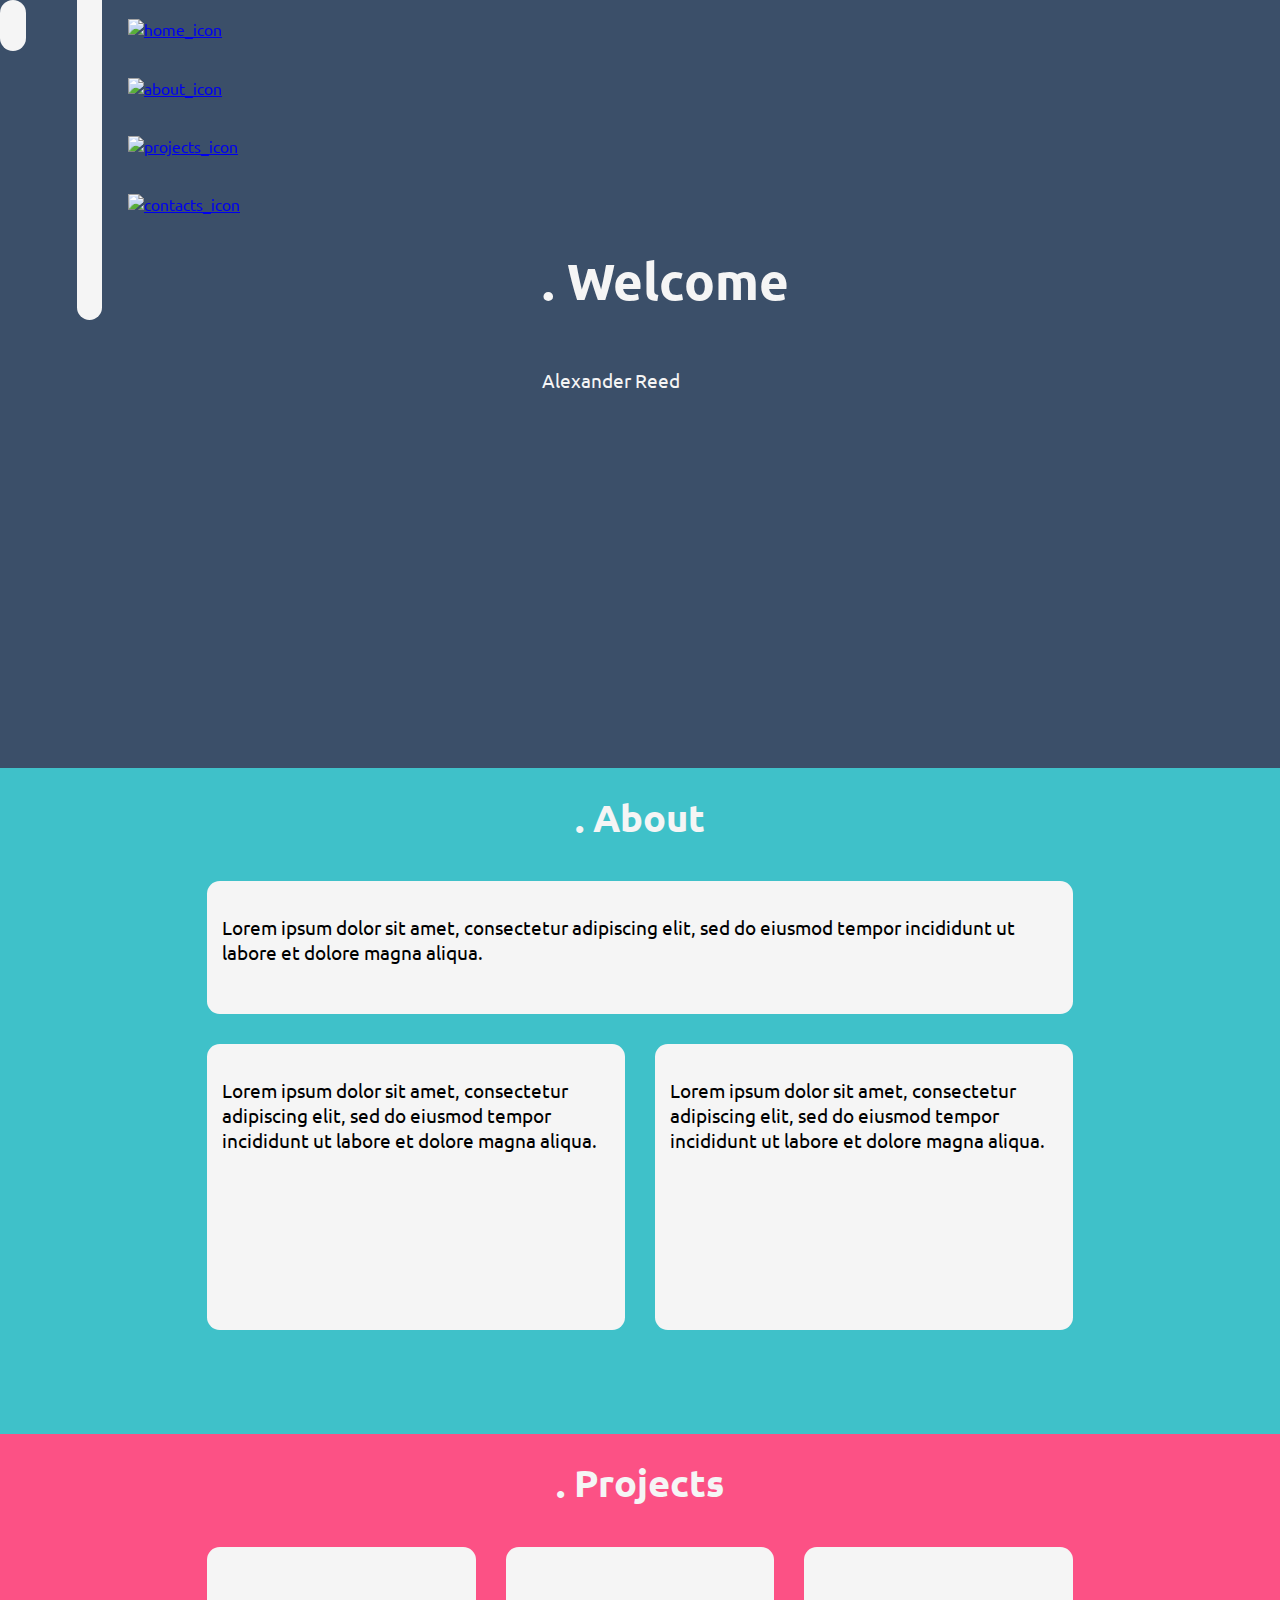
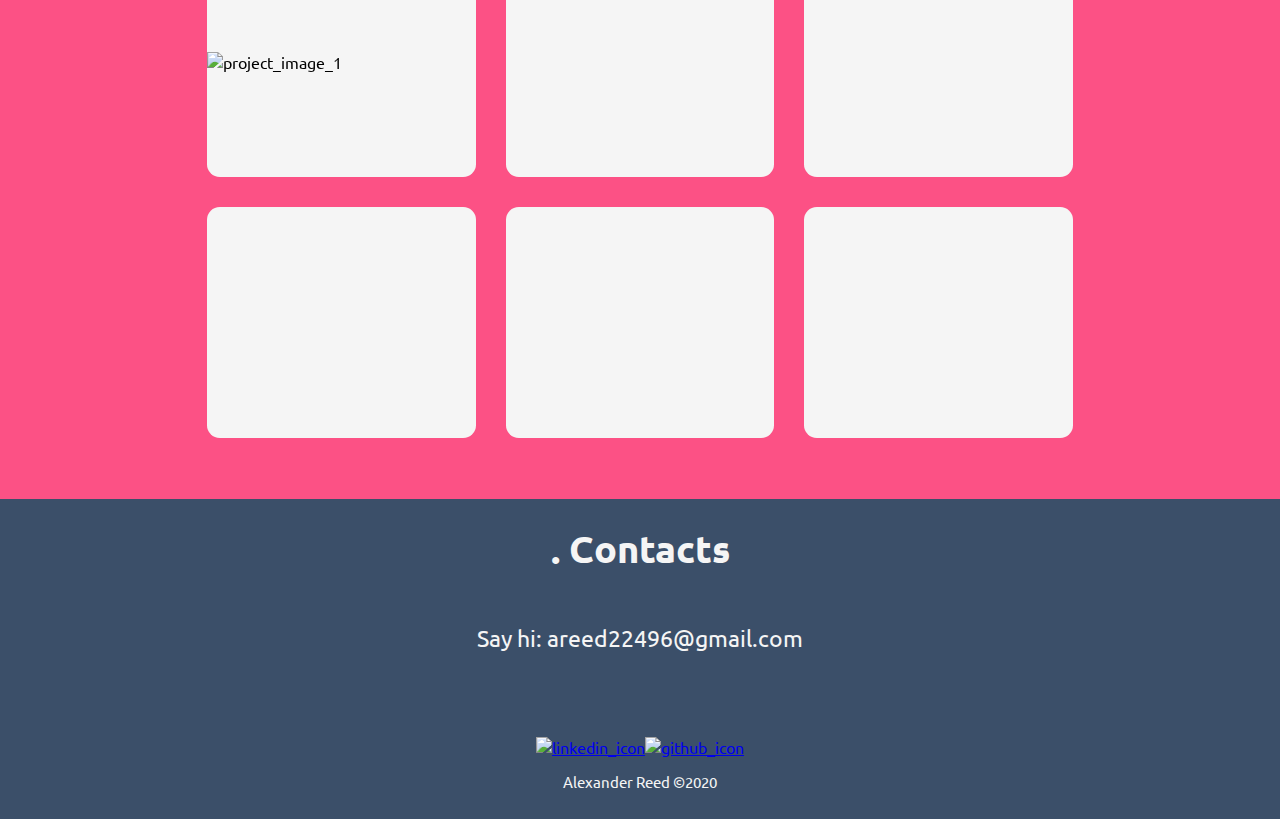
==== index.html @ de8a6723 "finished bois" ====
<!DOCTYPE html>
<html lang="en">
    <head>
        <title>Alexander Reed's Portfolio</title>
        <link rel="stylesheet" href="css/normalize.css">
        <link rel="stylesheet" href="css/styles.css">
        <meta name="viewport" content="width=device-width, initial-scale=1.0">
        <link href="https://fonts.googleapis.com/css?family=Ubuntu&display=swap" rel="stylesheet">
    </head>

    <body>
        <nav id="nav_section">
            <div>
                <div class="container">
                    <div id="stickybox"></div>
                    <div id="titlebox">
                        <a href="#">
                            <img src="css/home_run.png" alt="home_icon" class="icon"/>
                        </a>
                        <a href="#about_section">
                            <img src="css/user.png" alt="about_icon" class="icon"/>
                        </a>
                        <a href="#projects_section">
                            <img src="css/work.png" alt="projects_icon" class="icon"/>
                        </a>
                        <a href="#contacts_section">
                            <img src="css/communications.png" alt="contacts_icon" class="icon"/>
                        </a>
                    </div>
                </div>
                <div class="drop_container">
                    <div class="drop"></div>
                </div>
            </div>
            <div class="title_container">
                <div class="inner_container">
                    <h2>. Welcome</h2>
                    <p>Alexander Reed</p>
                </div>
            </div>
        </nav>

        <section id="about_section">
            <div class="container">
                <h1 id="about">. About</h1>
                <div class="row">
                    <div id="top_column" class="column">
                        <p>Lorem ipsum dolor sit amet, consectetur adipiscing elit, sed do eiusmod tempor incididunt ut labore et dolore magna aliqua.</p>
                    </div>
                </div>
                <div class="row">
                    <div class="column">
                        <p>Lorem ipsum dolor sit amet, consectetur adipiscing elit, sed do eiusmod tempor incididunt ut labore et dolore magna aliqua.</p>
                    </div>
                    <div class="column">
                        <p>Lorem ipsum dolor sit amet, consectetur adipiscing elit, sed do eiusmod tempor incididunt ut labore et dolore magna aliqua.</p>
                    </div>
                </div>
            </div>
        </section>

        <main id="projects_section">
            <div class="container">
                <h1 id="projects">. Projects</h1>
                <div class="row">
                    <div id="project1" class="card">
                        <img src="css/Screenshot 2020-03-04 at 14.22.33.png" alt="project_image_1" class="image">
                        <div class="card_overlay">
                            <p>Mayden Logo</p>
                            <a href="#">View</a>
                        </div>
                    </div>
                    <div id="project2" class="card">
                        <div class="card_overlay">
                            <p>Project 2</p>
                            <a href="#">View</a>
                        </div>
                    </div>
                    <div id="project3" class="card">
                        <div class="card_overlay">
                            <p>Project 3</p>
                            <a href="#">View</a>
                        </div>
                    </div>
                </div>
                <div class="row">
                    <div id="project4" class="card">
                        <div class="card_overlay">
                            <p>Project 4</p>
                            <a href="#">View</a>
                        </div>
                    </div>
                    <div id="project5" class="card">
                        <div class="card_overlay">
                            <p>Project 5</p>
                            <a href="#">View</a>
                        </div>
                    </div>
                    <div id="project6" class="card">
                        <div class="card_overlay">
                            <p>Project 6</p>
                            <a href="#">View</a>
                        </div>
                    </div>
                </div>
            </div>
        </main>

        <footer id="contacts_section">
            <div class="container">
                <h1 id="contacts">. Contacts</h1>
                <div class="email">
                    <a href="mailto:areed22496@gmail.com">Say hi: areed22496@gmail.com</a>
                </div>
            </div>
            <div class="footer_container">
                <div class="social_media_container">
                    <div class="footer_icon">
                        <a href="#">
                            <img src="css/linkedin.png" alt="linkedin_icon" class="social_icon"  height="50" width="50"/>
                        </a>
                    </div>
                    <div class="footer_icon">
                        <a href="#">
                            <img src="css/github_icon.png" alt="github_icon" class="social_icon" width="50"/>
                        </a>
                    </div>
                </div>
                <div class="bottom_container">
                    <p>Alexander Reed ©2020</p>
                </div>
            </div>
        </footer>
    </body>
</html>
---- css/styles.css ----
body {
    margin: 0;
    padding: 0;
}

/* nav bar */
nav {
    display: flex;
    background-image: url("/Users/academy/Documents/Week 2/Project 1/css/background3.png");
    background-color: #3B4F69;
    width: 100%;
    height: 60vw;
    background-repeat: no-repeat;
    background-size: contain;
    font-family: 'Ubuntu', sans-serif;
}

.title_container {
    width: 100%;
    display: flex;
    align-self: center;
    padding-left: 30px;
    padding-bottom: 150px;
}

.title_container .inner_container {
    display: flex;
    flex-direction: column;
    padding-left: 40vw;
}

h2 {
    color: #f5f5f5;
    font-size: 4vw;
}

nav p {
    color: #f5f5f5;
    font-size: 1.5vw;
    margin-top: 1vw;
}

nav .container {
    display: flex;
    position: fixed;
}

nav .container #stickybox {
    background-color: #f5f5f5;
    margin-left: 6vw;
    width: 2vw;
    height: 25vw;
    border-radius: 0 0 20px 20px;
}

nav .drop_container {
    position: fixed;
}

nav .drop {
    background-color: #f5f5f5;
    width: 2vw;
    height: 4vw;
    border-radius: 20px;
    position: relative;
    animation-name: drip;
    animation-duration: 4.5s;
    animation-iteration-count: infinite;
}

@keyframes drip {
    0% {
        left: 6vw; top: 18vw;
    }
    100% {
        left: 6vw; top: 80vw;
    }
}

nav .container #titlebox {
    margin-left: 1vw;
    display: flex;
    flex-direction: column;
}

nav .icon {
    padding: 1.5vw 1vw;
    width: 2.5vw;
    height: auto;   
}

@media screen and (max-width: 450px) {
    h2 {
        font-size: 8vw;
    }

    nav p {
        font-size: 3vw;
        margin-top: 2vw;
    }

    nav .icon {
        padding: 3.4vw 1vw;
    }

    nav .container #stickybox {
        height: 40vw;
    }
    
    nav .drop {
        animation-duration: 6s;
    }
    @keyframes drip {
        0% {
            left: 6vw; top: 18vw;
        }
        100% {
            left: 6vw; top: 250vw;
        }
    }
}

@media screen and (max-width: 800px) {
    @keyframes drip {
        0% {
            left: 6vw; top: 18vw;
        }
        100% {
            left: 6vw; top: 120vw;
        }
    }
}

/* section */
section {
    display: flex;
    justify-content: center;
    background-color: #3fc1c9;
    width: 100%;
    height: 52vw;
    font-family: 'Ubuntu', sans-serif;
}

section .container {
    display: flex;
    flex-direction: column;
    align-items: center;
    width: 70%;
}

h1 {
    color: #f5f5f5;
    margin: 2vw;
    font-size: 3vw;
}

section .row {
    display: flex;
    justify-content: space-evenly;
    width: 100%;
}

section .column {
    background-color: #f5f5f5;
    height: 20vw;
    width: 100%;
    margin: 15px;
    padding: 15px;
    font-size: 1.5vw;
    border-radius: 1vw;
}

section #top_column {
    height: 8vw;
}

@media screen and (max-width: 450px) {
    section {
        height: 105vw;
    }

    section .row {
        display: flex;
        flex-direction: column;
        font-size:
    }

    section #top_column {
        height: 60px;
    }

    section .column {
        width: 100%;
        height: 30vw;
        margin: 8px;
        padding: 0 10px;
        font-size: 12px;
    }

    h1 {
        font-size: 5vw;
        margin-top: 10px;
    }
}

/* main */
main {
    display: flex;
    justify-content: center;
    background-color: #fc5185;
    width: 100%;
    height: 52vw;
    font-family: 'Ubuntu', sans-serif;
}

main .container {
    display: flex;
    flex-direction: column;
    align-items: center;
    width: 70%;
}

main .container .row {
    display: flex;
    justify-content: center;
    width: 100%;
}

main .card {
    position: relative;
    width: 100%;
    height: 18vw;
    margin: 15px;
    border-radius: 1vw;
    background-color: #f5f5f5;
    display: flex;
    justify-content: center;
    align-items: center;
}

.card_overlay {
    opacity: 0;
    transition: .5s ease;
    position: absolute;
    top: 0;
    bottom: 0;
    left: 0;
    right: 0;
    height: 100%;
    width: 100%;
    background-color: #3fc1c9;
    display: flex;
    justify-content: center;
    align-items: center;
    flex-direction: column;
    border-radius: 1vw;
}

.card:hover .card_overlay {
    opacity: 1;
}

.card p {
    font-size: 1.6vw;
    color: #f5f5f5;
}

.card a {
    text-decoration: none;
    font-size: 1.2vw;
    color: #f5f5f5;
    border: solid;
    padding: 8px;
    border-radius: 1vw;

}

.image {
    width: 100%;
}

@media screen and (max-width: 450px) {
    main {
        height: 360vw;
    }

    main .container .row {
        display: flex;
        flex-direction: column;
        width: 90%;
    }

    main .card {
        height: 50vw;
    }

    .card p {
        font-size: 5vw;
    }

    .card a{
        font-size: 4vw;
    }
}

/* footer */
footer {
    display: flex;
    flex-direction: column;
    justify-content: space-between;
    align-items: center;
    background-color: #3B4F69;
    width: 100%;
    height: 25vw;
    font-family: 'Ubuntu', sans-serif;
}

footer .footer_container {
    display: flex;
    flex-direction: column;
    align-items: center;
    margin-bottom: 1vw;
}

footer .container {
    display: flex;
    flex-direction: column;
    align-items: center;
}

.email {
    padding: 2vw;
    text-align: center;
}

.email a {
    color: #f5f5f5;
    text-decoration: none;
    font-size: 1.8vw;
}

.social_media_container {
    display: flex;
    flex-direction: row;
    justify-content: space-evenly;
    width: 100%;
}

.footer_container .social_icon {
    width: 5vw;
    height: auto;
}

footer p {
    color: #f5f5f5;
    font-size: 1.2vw;
}

@media screen and (max-width: 450px) {
    footer {
        height: 50vw;
    }

    .email a {
        font-size: 4vw;
    }

    .footer_container .social_icon {
        width: 10vw;
        margin: 10px;
    }

    footer p {
        font-size: 3vw;
    }
}
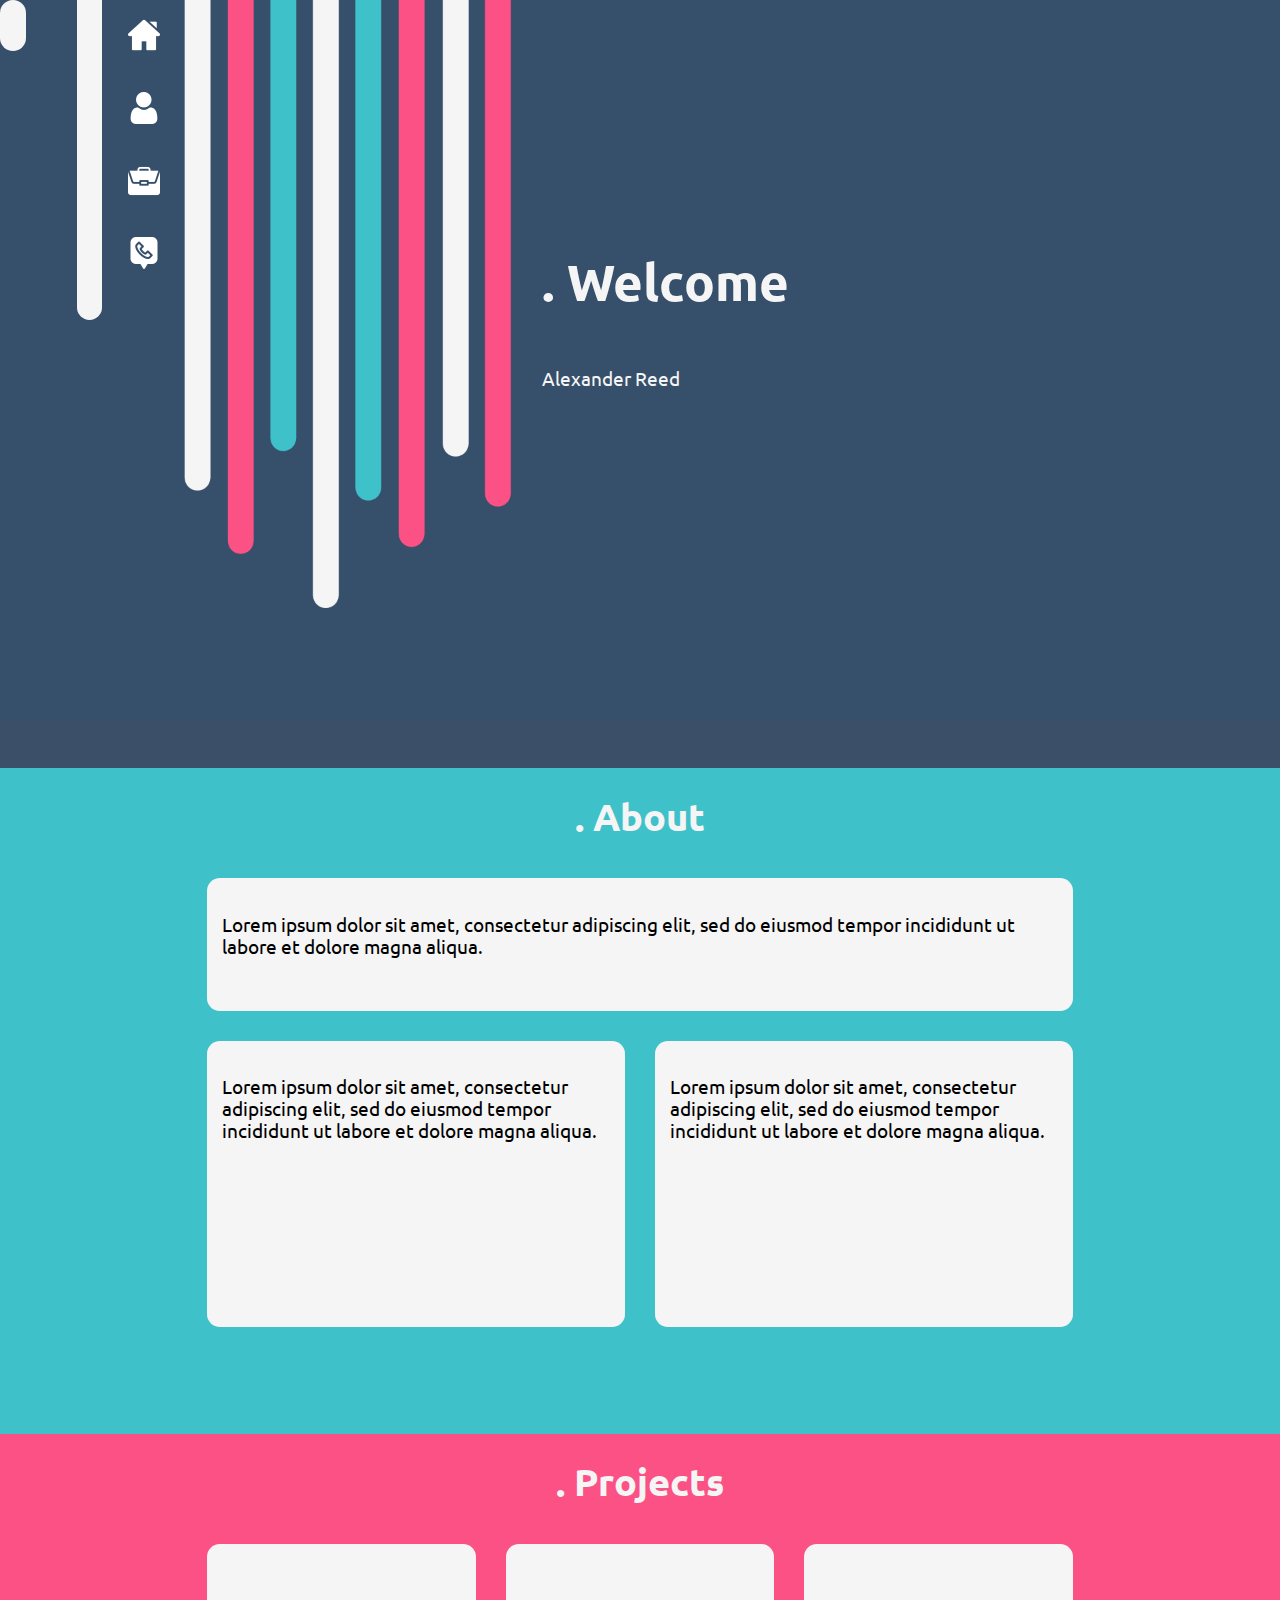
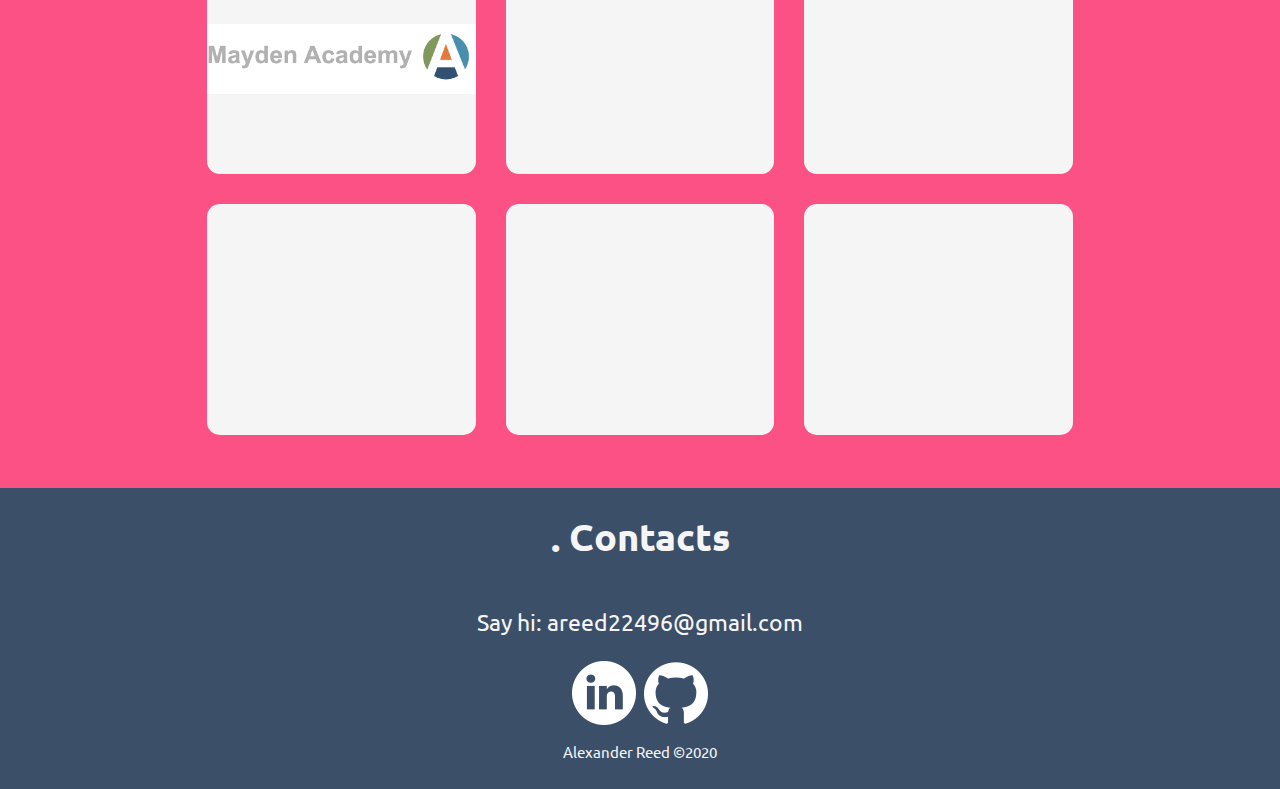
==== commit 1049b21c: "Merge pull request #1 from alexreed22496/story" ====
--- a/index.html
+++ b/index.html
@@ -15,16 +15,16 @@
                     <div id="stickybox"></div>
                     <div id="titlebox">
                         <a href="#">
-                            <img src="css/home_run.png" alt="home_icon" class="icon"/>
+                            <img src="css/home_run.png" alt="home icon" class="icon"/>
                         </a>
                         <a href="#about_section">
-                            <img src="css/user.png" alt="about_icon" class="icon"/>
+                            <img src="css/user.png" alt="about icon" class="icon"/>
                         </a>
                         <a href="#projects_section">
-                            <img src="css/work.png" alt="projects_icon" class="icon"/>
+                            <img src="css/work.png" alt="projects icon" class="icon"/>
                         </a>
                         <a href="#contacts_section">
-                            <img src="css/communications.png" alt="contacts_icon" class="icon"/>
+                            <img src="css/communications.png" alt="contacts icon" class="icon"/>
                         </a>
                     </div>
                 </div>
--- a/css/styles.css
+++ b/css/styles.css
@@ -6,7 +6,7 @@
 /* nav bar */
 nav {
     display: flex;
-    background-image: url("/Users/academy/Documents/Week 2/Project 1/css/background3.png");
+    background-image: url("background3.png");
     background-color: #3B4F69;
     width: 100%;
     height: 60vw;
@@ -17,7 +17,6 @@
 
 .title_container {
     width: 100%;
-    display: flex;
     align-self: center;
     padding-left: 30px;
     padding-bottom: 150px;
@@ -120,7 +119,7 @@
     }
 }
 
-@media screen and (max-width: 800px) {
+@media screen and (max-width: 800px) and (min-width: 460px) {
     @keyframes drip {
         0% {
             left: 6vw; top: 18vw;
@@ -136,7 +135,6 @@
     display: flex;
     justify-content: center;
     background-color: #3fc1c9;
-    width: 100%;
     height: 52vw;
     font-family: 'Ubuntu', sans-serif;
 }
@@ -182,7 +180,6 @@
     section .row {
         display: flex;
         flex-direction: column;
-        font-size:
     }
 
     section #top_column {
@@ -190,7 +187,7 @@
     }
 
     section .column {
-        width: 100%;
+        width: 65vw;
         height: 30vw;
         margin: 8px;
         padding: 0 10px;
@@ -208,8 +205,6 @@
     display: flex;
     justify-content: center;
     background-color: #fc5185;
-    width: 100%;
-    height: 52vw;
     font-family: 'Ubuntu', sans-serif;
 }
 
@@ -218,6 +213,7 @@
     flex-direction: column;
     align-items: center;
     width: 70%;
+    padding-bottom: 3vw;
 }
 
 main .container .row {
@@ -280,10 +276,6 @@
 }
 
 @media screen and (max-width: 450px) {
-    main {
-        height: 360vw;
-    }
-
     main .container .row {
         display: flex;
         flex-direction: column;
@@ -310,8 +302,6 @@
     justify-content: space-between;
     align-items: center;
     background-color: #3B4F69;
-    width: 100%;
-    height: 25vw;
     font-family: 'Ubuntu', sans-serif;
 }
 
@@ -357,10 +347,6 @@
 }
 
 @media screen and (max-width: 450px) {
-    footer {
-        height: 50vw;
-    }
-
     .email a {
         font-size: 4vw;
     }
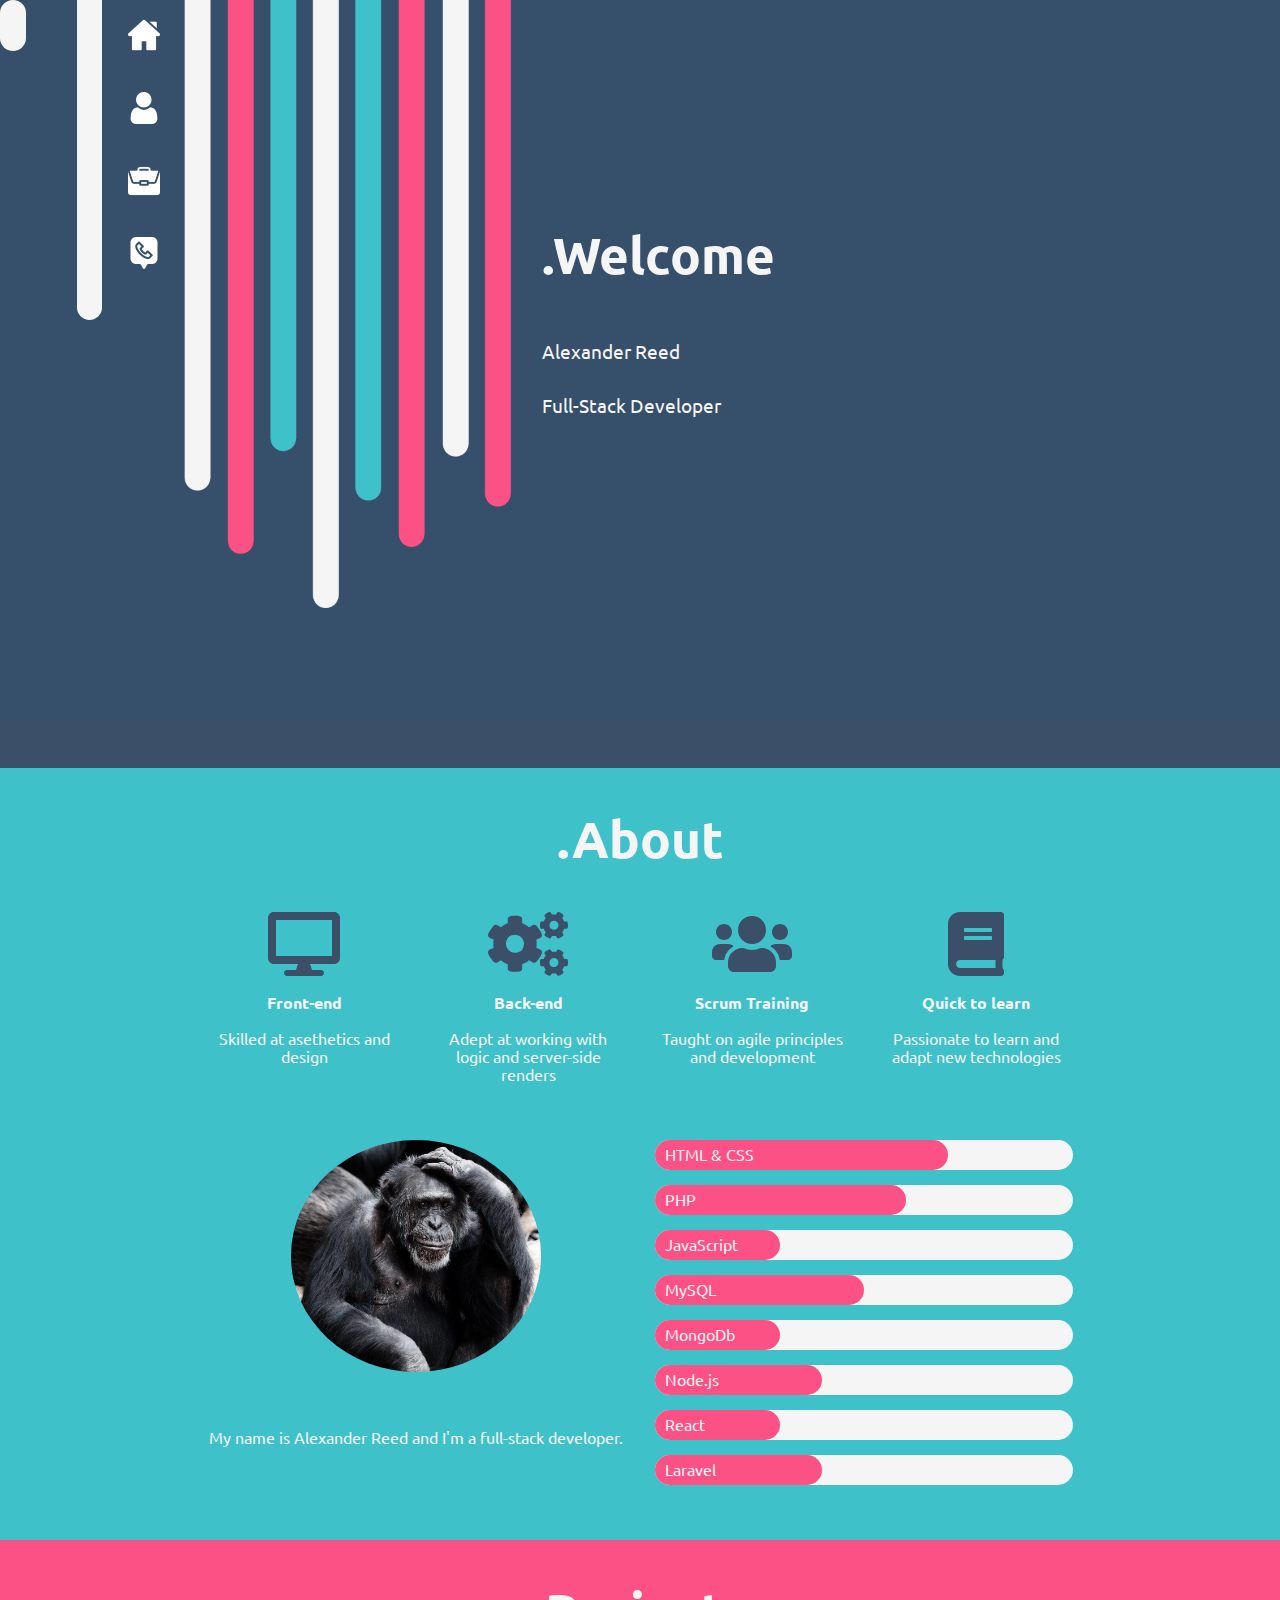
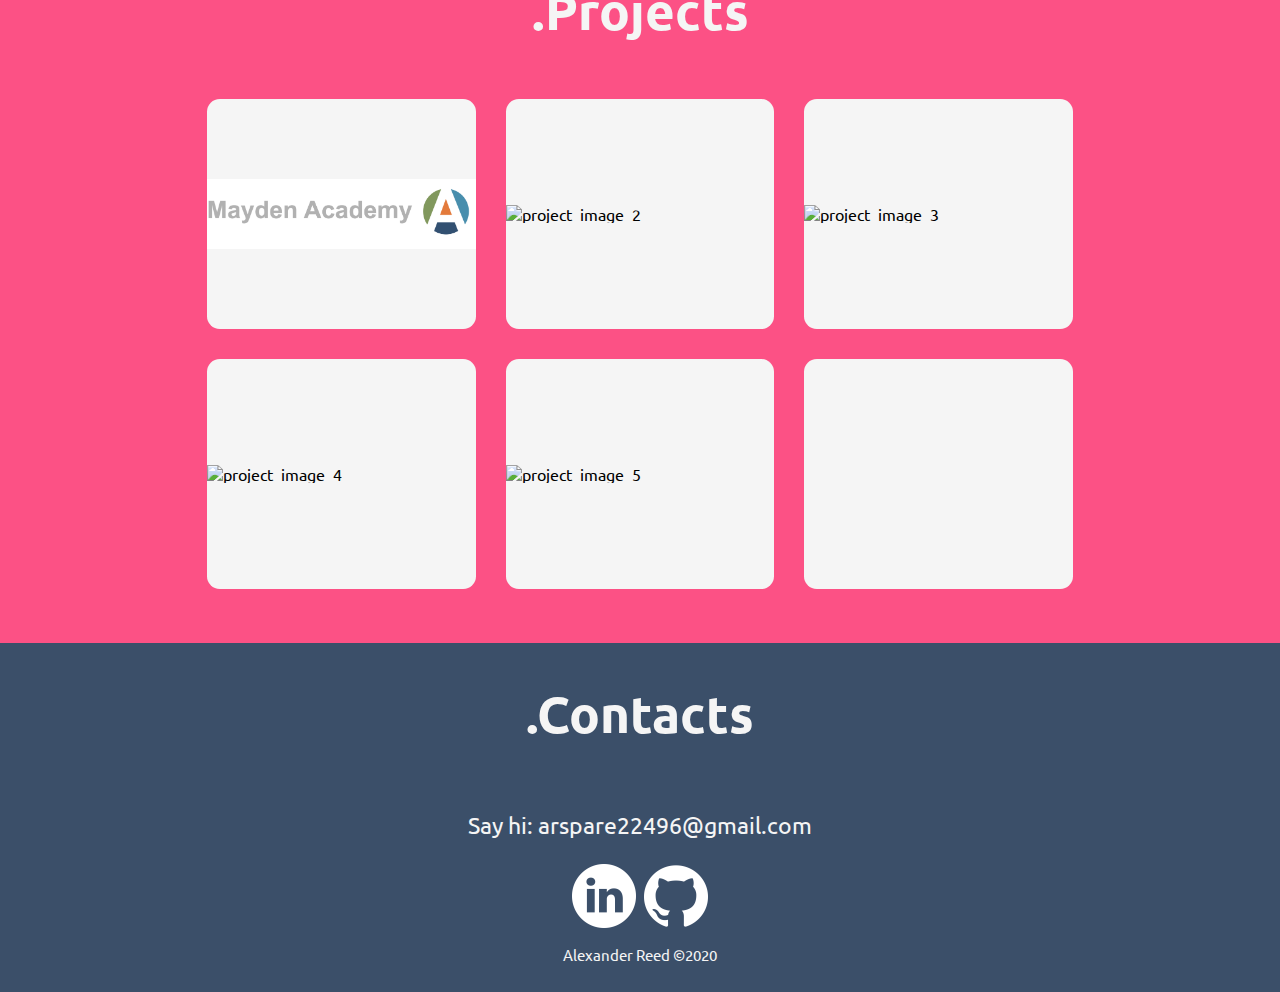
==== commit bd719f77: "updated about section" ====
--- a/index.html
+++ b/index.html
@@ -9,6 +9,9 @@
     </head>
 
     <body>
+
+        <!--Nav Section-->
+
         <nav id="nav_section">
             <div>
                 <div class="container">
@@ -34,34 +37,118 @@
             </div>
             <div class="title_container">
                 <div class="inner_container">
-                    <h2>. Welcome</h2>
+                    <h2>.Welcome</h2>
                     <p>Alexander Reed</p>
+                    <p>Full-Stack Developer</p>
                 </div>
             </div>
         </nav>
+
+        <!--About Section-->
 
         <section id="about_section">
             <div class="container">
-                <h1 id="about">. About</h1>
-                <div class="row">
-                    <div id="top_column" class="column">
-                        <p>Lorem ipsum dolor sit amet, consectetur adipiscing elit, sed do eiusmod tempor incididunt ut labore et dolore magna aliqua.</p>
-                    </div>
-                </div>
-                <div class="row">
-                    <div class="column">
-                        <p>Lorem ipsum dolor sit amet, consectetur adipiscing elit, sed do eiusmod tempor incididunt ut labore et dolore magna aliqua.</p>
-                    </div>
-                    <div class="column">
-                        <p>Lorem ipsum dolor sit amet, consectetur adipiscing elit, sed do eiusmod tempor incididunt ut labore et dolore magna aliqua.</p>
+                <div class="header_container">
+                    <h2>.About</h2>
+                </div>
+                <div class="skill_container">
+                    <div class="key_skill skill_one">
+                        <div class="skill_icon">
+                            <svg aria-hidden="true" focusable="false" data-prefix="fas" data-icon="desktop" class="svg-inline--fa fa-desktop fa-w-18" role="img" xmlns="http://www.w3.org/2000/svg" viewBox="0 0 576 512"><path fill="currentColor" d="M528 0H48C21.5 0 0 21.5 0 48v320c0 26.5 21.5 48 48 48h192l-16 48h-72c-13.3 0-24 10.7-24 24s10.7 24 24 24h272c13.3 0 24-10.7 24-24s-10.7-24-24-24h-72l-16-48h192c26.5 0 48-21.5 48-48V48c0-26.5-21.5-48-48-48zm-16 352H64V64h448v288z"></path></svg>
+                        </div>
+                        <div class="skill_text">
+                            <p class="skill">Front-end</p>
+                            <p class="summary">Skilled at asethetics and design</p>
+                        </div>
+                    </div>
+                    <div class="key_skill skill_two">
+                        <div class="skill_icon">
+                            <svg aria-hidden="true" focusable="false" data-prefix="fas" data-icon="cogs" class="svg-inline--fa fa-cogs fa-w-20" role="img" xmlns="http://www.w3.org/2000/svg" viewBox="0 0 640 512"><path fill="currentColor" d="M512.1 191l-8.2 14.3c-3 5.3-9.4 7.5-15.1 5.4-11.8-4.4-22.6-10.7-32.1-18.6-4.6-3.8-5.8-10.5-2.8-15.7l8.2-14.3c-6.9-8-12.3-17.3-15.9-27.4h-16.5c-6 0-11.2-4.3-12.2-10.3-2-12-2.1-24.6 0-37.1 1-6 6.2-10.4 12.2-10.4h16.5c3.6-10.1 9-19.4 15.9-27.4l-8.2-14.3c-3-5.2-1.9-11.9 2.8-15.7 9.5-7.9 20.4-14.2 32.1-18.6 5.7-2.1 12.1.1 15.1 5.4l8.2 14.3c10.5-1.9 21.2-1.9 31.7 0L552 6.3c3-5.3 9.4-7.5 15.1-5.4 11.8 4.4 22.6 10.7 32.1 18.6 4.6 3.8 5.8 10.5 2.8 15.7l-8.2 14.3c6.9 8 12.3 17.3 15.9 27.4h16.5c6 0 11.2 4.3 12.2 10.3 2 12 2.1 24.6 0 37.1-1 6-6.2 10.4-12.2 10.4h-16.5c-3.6 10.1-9 19.4-15.9 27.4l8.2 14.3c3 5.2 1.9 11.9-2.8 15.7-9.5 7.9-20.4 14.2-32.1 18.6-5.7 2.1-12.1-.1-15.1-5.4l-8.2-14.3c-10.4 1.9-21.2 1.9-31.7 0zm-10.5-58.8c38.5 29.6 82.4-14.3 52.8-52.8-38.5-29.7-82.4 14.3-52.8 52.8zM386.3 286.1l33.7 16.8c10.1 5.8 14.5 18.1 10.5 29.1-8.9 24.2-26.4 46.4-42.6 65.8-7.4 8.9-20.2 11.1-30.3 5.3l-29.1-16.8c-16 13.7-34.6 24.6-54.9 31.7v33.6c0 11.6-8.3 21.6-19.7 23.6-24.6 4.2-50.4 4.4-75.9 0-11.5-2-20-11.9-20-23.6V418c-20.3-7.2-38.9-18-54.9-31.7L74 403c-10 5.8-22.9 3.6-30.3-5.3-16.2-19.4-33.3-41.6-42.2-65.7-4-10.9.4-23.2 10.5-29.1l33.3-16.8c-3.9-20.9-3.9-42.4 0-63.4L12 205.8c-10.1-5.8-14.6-18.1-10.5-29 8.9-24.2 26-46.4 42.2-65.8 7.4-8.9 20.2-11.1 30.3-5.3l29.1 16.8c16-13.7 34.6-24.6 54.9-31.7V57.1c0-11.5 8.2-21.5 19.6-23.5 24.6-4.2 50.5-4.4 76-.1 11.5 2 20 11.9 20 23.6v33.6c20.3 7.2 38.9 18 54.9 31.7l29.1-16.8c10-5.8 22.9-3.6 30.3 5.3 16.2 19.4 33.2 41.6 42.1 65.8 4 10.9.1 23.2-10 29.1l-33.7 16.8c3.9 21 3.9 42.5 0 63.5zm-117.6 21.1c59.2-77-28.7-164.9-105.7-105.7-59.2 77 28.7 164.9 105.7 105.7zm243.4 182.7l-8.2 14.3c-3 5.3-9.4 7.5-15.1 5.4-11.8-4.4-22.6-10.7-32.1-18.6-4.6-3.8-5.8-10.5-2.8-15.7l8.2-14.3c-6.9-8-12.3-17.3-15.9-27.4h-16.5c-6 0-11.2-4.3-12.2-10.3-2-12-2.1-24.6 0-37.1 1-6 6.2-10.4 12.2-10.4h16.5c3.6-10.1 9-19.4 15.9-27.4l-8.2-14.3c-3-5.2-1.9-11.9 2.8-15.7 9.5-7.9 20.4-14.2 32.1-18.6 5.7-2.1 12.1.1 15.1 5.4l8.2 14.3c10.5-1.9 21.2-1.9 31.7 0l8.2-14.3c3-5.3 9.4-7.5 15.1-5.4 11.8 4.4 22.6 10.7 32.1 18.6 4.6 3.8 5.8 10.5 2.8 15.7l-8.2 14.3c6.9 8 12.3 17.3 15.9 27.4h16.5c6 0 11.2 4.3 12.2 10.3 2 12 2.1 24.6 0 37.1-1 6-6.2 10.4-12.2 10.4h-16.5c-3.6 10.1-9 19.4-15.9 27.4l8.2 14.3c3 5.2 1.9 11.9-2.8 15.7-9.5 7.9-20.4 14.2-32.1 18.6-5.7 2.1-12.1-.1-15.1-5.4l-8.2-14.3c-10.4 1.9-21.2 1.9-31.7 0zM501.6 431c38.5 29.6 82.4-14.3 52.8-52.8-38.5-29.6-82.4 14.3-52.8 52.8z"></path></svg>
+                        </div>
+                        <div class="skill_text">
+                            <p class="skill">Back-end</p>
+                            <p class="summary">Adept at working with logic and server-side renders</p>
+                        </div>
+                    </div>
+                    <div class="key_skill skill_three">
+                        <div class="skill_icon">
+                            <svg aria-hidden="true" focusable="false" data-prefix="fas" data-icon="users" class="svg-inline--fa fa-users fa-w-20" role="img" xmlns="http://www.w3.org/2000/svg" viewBox="0 0 640 512"><path fill="currentColor" d="M96 224c35.3 0 64-28.7 64-64s-28.7-64-64-64-64 28.7-64 64 28.7 64 64 64zm448 0c35.3 0 64-28.7 64-64s-28.7-64-64-64-64 28.7-64 64 28.7 64 64 64zm32 32h-64c-17.6 0-33.5 7.1-45.1 18.6 40.3 22.1 68.9 62 75.1 109.4h66c17.7 0 32-14.3 32-32v-32c0-35.3-28.7-64-64-64zm-256 0c61.9 0 112-50.1 112-112S381.9 32 320 32 208 82.1 208 144s50.1 112 112 112zm76.8 32h-8.3c-20.8 10-43.9 16-68.5 16s-47.6-6-68.5-16h-8.3C179.6 288 128 339.6 128 403.2V432c0 26.5 21.5 48 48 48h288c26.5 0 48-21.5 48-48v-28.8c0-63.6-51.6-115.2-115.2-115.2zm-223.7-13.4C161.5 263.1 145.6 256 128 256H64c-35.3 0-64 28.7-64 64v32c0 17.7 14.3 32 32 32h65.9c6.3-47.4 34.9-87.3 75.2-109.4z"></path></svg>
+                        </div>
+                        <div class="skill_text">
+                            <p class="skill">Scrum Training</p>
+                            <p class="summary">Taught on agile principles and development</p>
+                        </div>
+                    </div>
+                    <div class="key_skill skill_four">
+                        <div class="skill_icon">
+                            <svg aria-hidden="true" focusable="false" data-prefix="fas" data-icon="book" class="svg-inline--fa fa-book fa-w-14" role="img" xmlns="http://www.w3.org/2000/svg" viewBox="0 0 448 512"><path fill="currentColor" d="M448 360V24c0-13.3-10.7-24-24-24H96C43 0 0 43 0 96v320c0 53 43 96 96 96h328c13.3 0 24-10.7 24-24v-16c0-7.5-3.5-14.3-8.9-18.7-4.2-15.4-4.2-59.3 0-74.7 5.4-4.3 8.9-11.1 8.9-18.6zM128 134c0-3.3 2.7-6 6-6h212c3.3 0 6 2.7 6 6v20c0 3.3-2.7 6-6 6H134c-3.3 0-6-2.7-6-6v-20zm0 64c0-3.3 2.7-6 6-6h212c3.3 0 6 2.7 6 6v20c0 3.3-2.7 6-6 6H134c-3.3 0-6-2.7-6-6v-20zm253.4 250H96c-17.7 0-32-14.3-32-32 0-17.6 14.4-32 32-32h285.4c-1.9 17.1-1.9 46.9 0 64z"></path></svg>
+                        </div>
+                        <div class="skill_text">
+                            <p class="skill">Quick to learn</p>
+                            <p class="summary">Passionate to learn and adapt new technologies</p>
+                        </div>
+                    </div>
+                </div>
+                <div class="main_container">
+                    <div class="left_box">
+                        <div class="picture">
+                            <img src="css/pexels-public-domain-pictures-41303.jpg" alt="Me">
+                        </div>
+                        <p class="description">
+                            My name is Alexander Reed and I'm a full-stack developer.
+                        </p>
+                    </div>
+                    <div class="right_box">
+                        <div class="bar">
+                            <div class="fill" style="width: 70%">
+                                <div class="tag">HTML & CSS</div>
+                            </div>
+                        </div>
+                        <div class="bar">
+                            <div class="fill" style="width: 60%">
+                                <div class="tag">PHP</div>
+                            </div>
+                        </div>
+                        <div class="bar">
+                            <div class="fill" style="width: 30%">
+                                <div class="tag">JavaScript</div>
+                            </div>
+                        </div>
+                        <div class="bar">
+                            <div class="fill" style="width: 50%">
+                                <div class="tag">MySQL</div>
+                            </div>
+                        </div>
+                        <div class="bar">
+                            <div class="fill" style="width: 30%">
+                                <div class="tag">MongoDb</div>
+                            </div>
+                        </div>
+                        <div class="bar">
+                            <div class="fill" style="width: 40%">
+                                <div class="tag">Node.js</div>
+                            </div>
+                        </div>
+                        <div class="bar">
+                            <div class="fill" style="width: 30%">
+                                <div class="tag">React</div>
+                            </div>
+                        </div>
+                        <div class="bar">
+                            <div class="fill" style="width: 40%">
+                                <div class="tag">Laravel</div>
+                            </div>
+                        </div>
                     </div>
                 </div>
             </div>
         </section>
+
+        <!--Projects Section-->
 
         <main id="projects_section">
             <div class="container">
-                <h1 id="projects">. Projects</h1>
+                <h2 id="projects">.Projects</h1>
                 <div class="row">
                     <div id="project1" class="card">
                         <img src="css/Screenshot 2020-03-04 at 14.22.33.png" alt="project_image_1" class="image">
@@ -71,46 +158,52 @@
                         </div>
                     </div>
                     <div id="project2" class="card">
-                        <div class="card_overlay">
-                            <p>Project 2</p>
-                            <a href="#">View</a>
+                        <img src="css/nakedMoleFlatsScreenshot.png" alt="project_image_2" class="image">
+                        <div class="card_overlay">
+                            <p>Naked Mole Flats</p>
+                            <a href="http://dev.maydenacademy.co.uk/projects/2020Feb/2020-frb-nakedMoleFlats/">View</a>
                         </div>
                     </div>
                     <div id="project3" class="card">
-                        <div class="card_overlay">
-                            <p>Project 3</p>
-                            <a href="#">View</a>
+                        <img src="css/bestCardGameWorldScreenshot.png" alt="project_image_3" class="image">
+                        <div class="card_overlay">
+                            <p>Best Card Game World</p>
+                            <a href="http://dev.maydenacademy.co.uk/projects/2020Feb/2020-feb-card-game/">View</a>
                         </div>
                     </div>
                 </div>
                 <div class="row">
                     <div id="project4" class="card">
-                        <div class="card_overlay">
-                            <p>Project 4</p>
-                            <a href="#">View</a>
+                        <img src="css/blackjackScreenshot.png" alt="project_image_4" class="image">
+                        <div class="card_overlay">
+                            <p>BlackJack</p>
+                            <a href="https://github.com/alexreed22496/blackjack">View</a>
                         </div>
                     </div>
                     <div id="project5" class="card">
-                        <div class="card_overlay">
-                            <p>Project 5</p>
-                            <a href="#">View</a>
+                        <img src="css/solarSystemScreenshot.png" alt="project_image_5" class="image">
+                        <div class="card_overlay">
+                            <p>Solar System</p>
+                            <a href="https://github.com/alexreed22496/solarSystem">View</a>
                         </div>
                     </div>
                     <div id="project6" class="card">
                         <div class="card_overlay">
-                            <p>Project 6</p>
-                            <a href="#">View</a>
+                            <p>Stock API</p>
+                            <a href="https://github.com/alexreed22496/cryptidCollection">View</a>
                         </div>
                     </div>
                 </div>
             </div>
         </main>
+
+        <!--Contacts Section-->
 
         <footer id="contacts_section">
             <div class="container">
-                <h1 id="contacts">. Contacts</h1>
+                <h2 id="contacts">.Contacts</h1>
                 <div class="email">
-                    <a href="mailto:areed22496@gmail.com">Say hi: areed22496@gmail.com</a>
+                    <a href="mailto:arspare22496@gmail.com">Say hi: arspare22496@gmail.com</a>
                 </div>
             </div>
             <div class="footer_container">
--- a/css/styles.css
+++ b/css/styles.css
@@ -3,7 +3,8 @@
     padding: 0;
 }
 
-/* nav bar */
+/* navbar */
+
 nav {
     display: flex;
     background-image: url("background3.png");
@@ -89,6 +90,10 @@
 }
 
 @media screen and (max-width: 450px) {
+    .title_container {
+        margin-top: 20vw;
+    }
+    
     h2 {
         font-size: 8vw;
     }
@@ -131,45 +136,110 @@
 }
 
 /* section */
+
 section {
     display: flex;
     justify-content: center;
     background-color: #3fc1c9;
-    height: 52vw;
+    height: auto;
     font-family: 'Ubuntu', sans-serif;
 }
 
 section .container {
-    display: flex;
-    flex-direction: column;
-    align-items: center;
+    height: 100%;
     width: 70%;
 }
 
-h1 {
-    color: #f5f5f5;
-    margin: 2vw;
-    font-size: 3vw;
-}
-
-section .row {
-    display: flex;
-    justify-content: space-evenly;
-    width: 100%;
-}
-
-section .column {
+section .header_container {
+    display: block;
+    margin: 0 auto;
+    width: 100%;
+    display: flex;
+    justify-content: center;
+}
+
+section .container .skill_container {
+    margin: 0 auto;
+    width: 100%;
+    height: auto;
+    overflow: auto;
+    display: flex;
+    flex-direction: row;
+}
+
+section p {
+    text-align: center;
+    color: #f5f5f5;
+}
+
+.skill {
+    font-weight: bold;
+}
+
+.key_skill {
+    width: 25%;
+    padding: 0px 15px;
+}
+
+.skill_icon {
+    text-align: center;
+    color: #3B4F69;
+}
+
+svg {
+    height: 5vw;;
+}
+
+section .main_container {
+    width: 100%;
+    display: flex;
+    flex-direction: row;
+}
+
+section .left_box {
+    width: 50%;
+    margin: 0;
+    padding: 40px 15px;
+}
+
+section .description {
+    padding-top: 40px;
+}
+
+section .right_box {
+    width: 50%;
+    margin: 0;
+    padding: 40px 15px;
+}
+
+section .picture {
+    display: flex;
+    justify-content: center;
+}
+
+section img {
+    width: 60%;
+    border-radius: 50%;
+}
+
+section .bar {
+    margin-bottom: 15px;
     background-color: #f5f5f5;
-    height: 20vw;
-    width: 100%;
-    margin: 15px;
-    padding: 15px;
-    font-size: 1.5vw;
-    border-radius: 1vw;
-}
-
-section #top_column {
-    height: 8vw;
+    display: block;
+    height: 30px;
+    border-radius: 3vw;
+}
+
+section .fill {
+    background-color: #fc5185;
+    height: 100%;
+    border-radius: 3vw;
+}
+section .tag {
+    padding-top: 5px;
+    margin-left: 10px;
+    font-size: 1rem;
+    color: #f5f5f5;
 }
 
 @media screen and (max-width: 450px) {
@@ -194,13 +264,18 @@
         font-size: 12px;
     }
 
-    h1 {
+    h2 {
         font-size: 5vw;
         margin-top: 10px;
     }
+
+    section p {
+        font-size: 10px;
+    }
 }
 
 /* main */
+
 main {
     display: flex;
     justify-content: center;
@@ -296,6 +371,7 @@
 }
 
 /* footer */
+
 footer {
     display: flex;
     flex-direction: column;
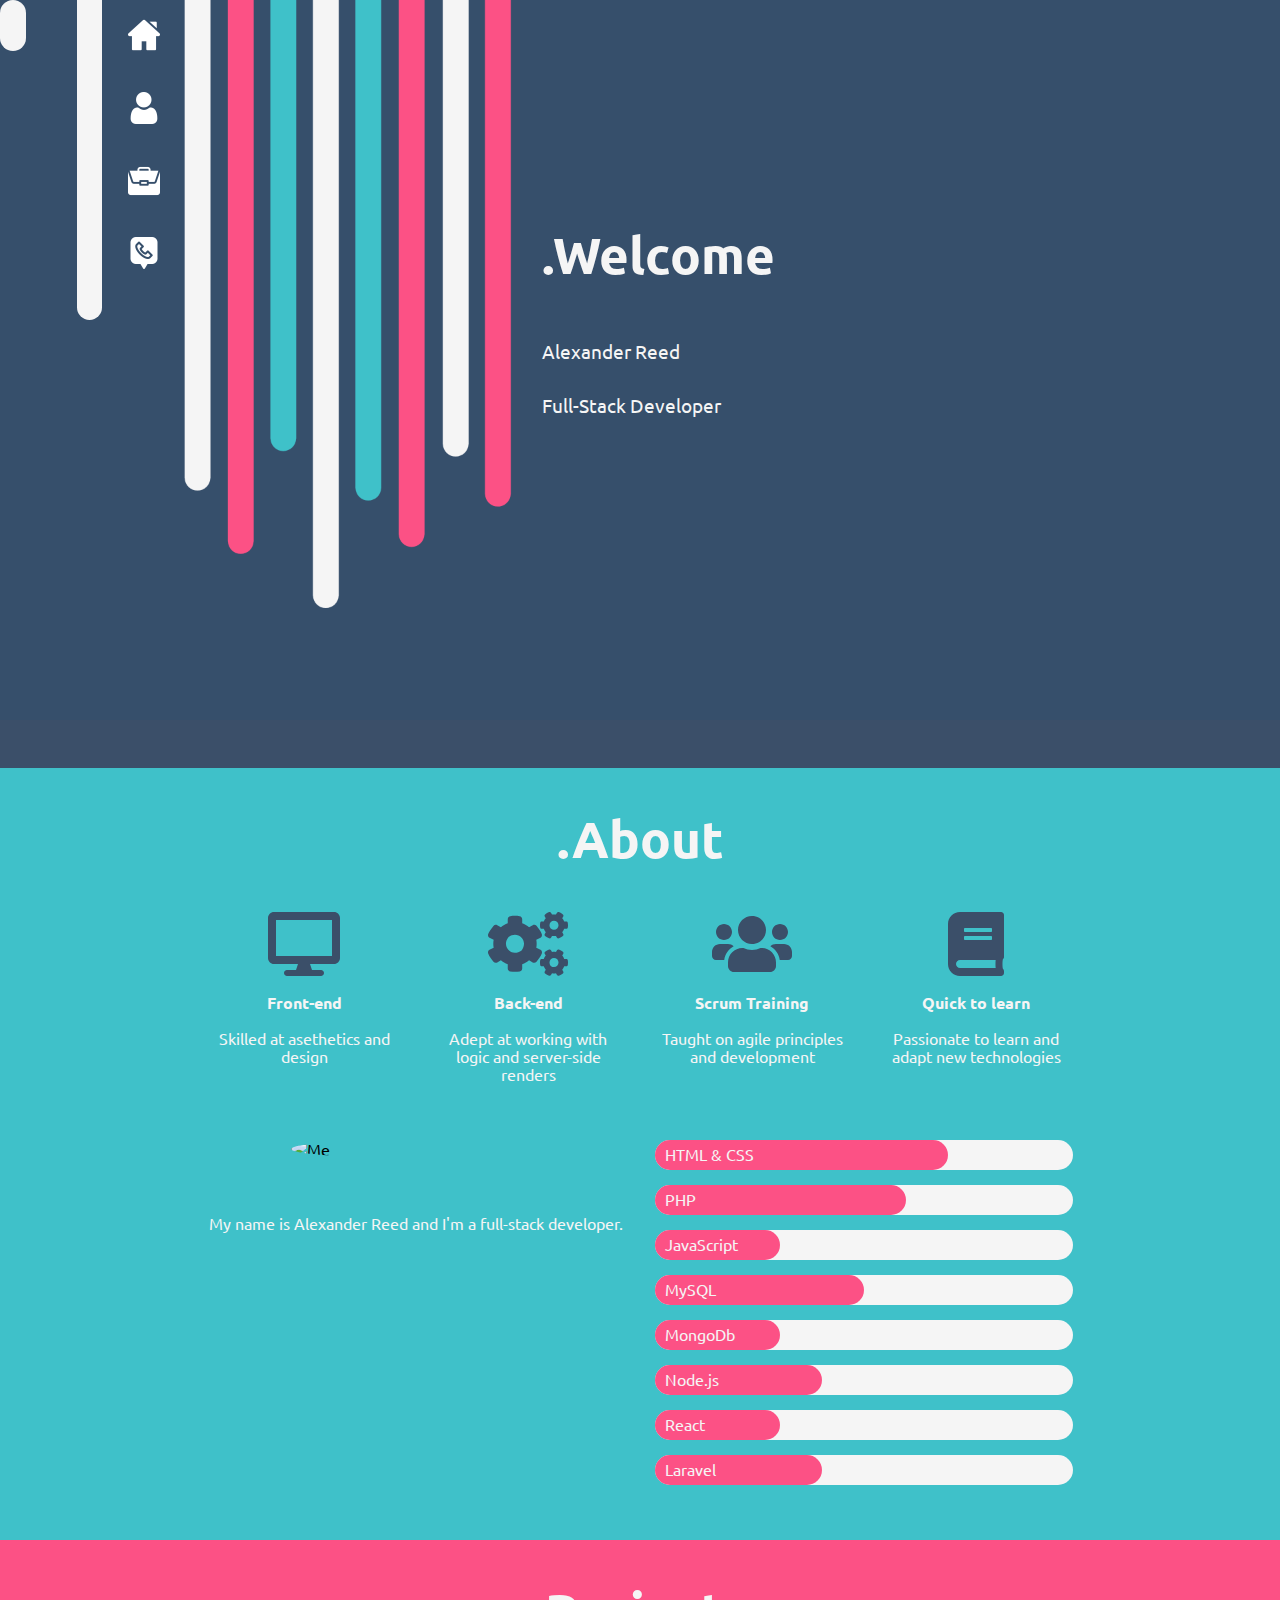
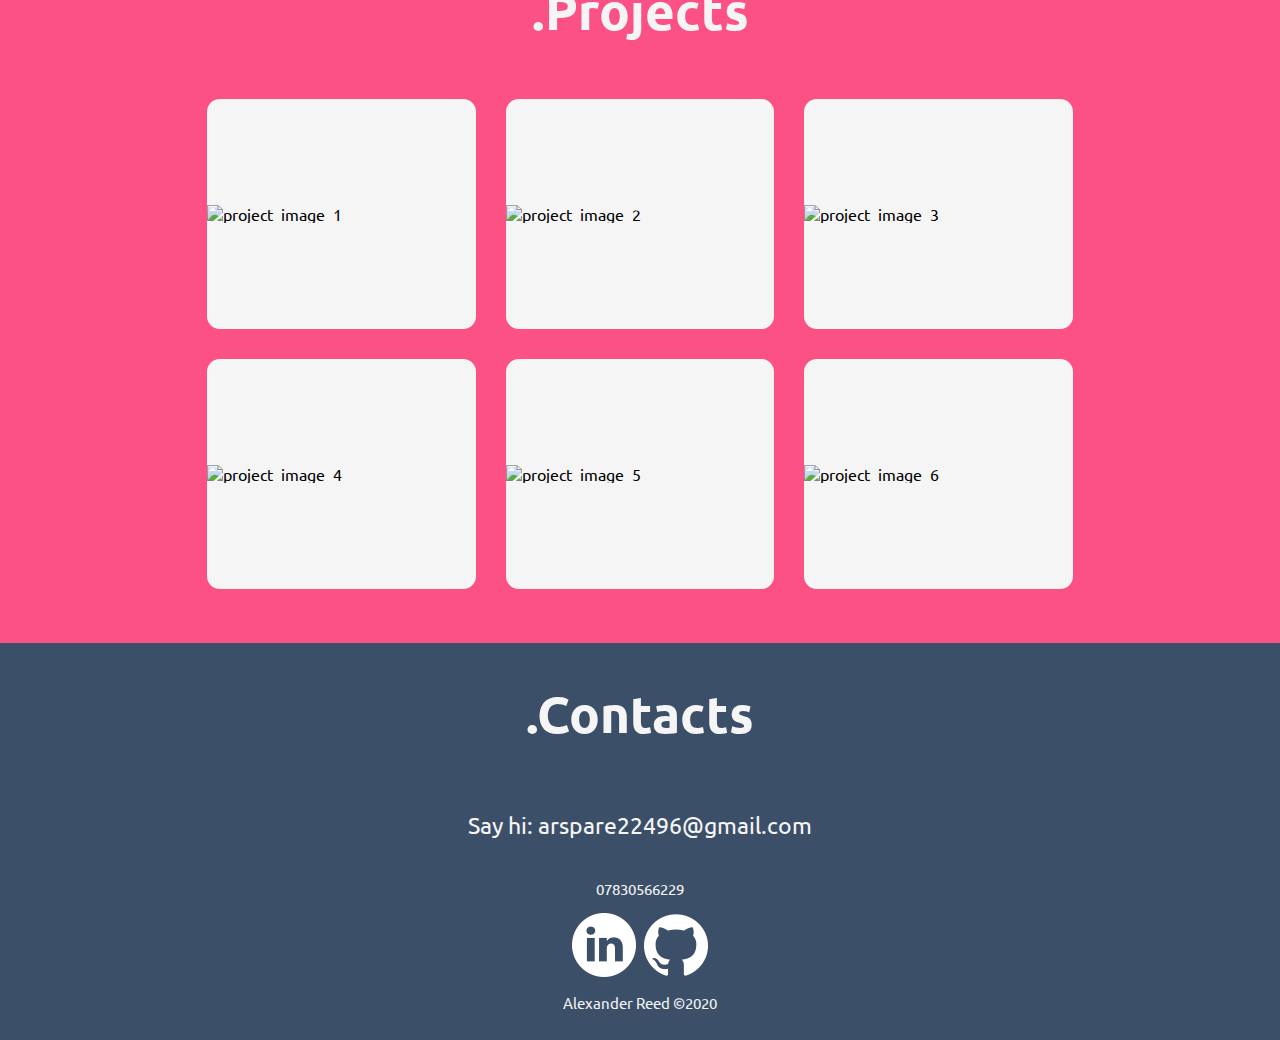
==== commit 100b1c9a: "changed case sensitives" ====
--- a/index.html
+++ b/index.html
@@ -92,7 +92,7 @@
                 <div class="main_container">
                     <div class="left_box">
                         <div class="picture">
-                            <img src="css/pexels-public-domain-pictures-41303.jpg" alt="Me">
+                            <img src="css/_DSC0015-02-01.JPEG" alt="Me">
                         </div>
                         <p class="description">
                             My name is Alexander Reed and I'm a full-stack developer.
@@ -151,46 +151,53 @@
                 <h2 id="projects">.Projects</h1>
                 <div class="row">
                     <div id="project1" class="card">
-                        <img src="css/Screenshot 2020-03-04 at 14.22.33.png" alt="project_image_1" class="image">
-                        <div class="card_overlay">
-                            <p>Mayden Logo</p>
+                        <img src="css/project_screenshots/Screenshot 2020-03-04 at 14.22.33.png" alt="project_image_1" class="image">
+                        <div class="card_overlay">
+                            <p class="title">Mayden Logo</p>
+                            <p>HTML/CSS</p>
                             <a href="#">View</a>
                         </div>
                     </div>
                     <div id="project2" class="card">
-                        <img src="css/nakedMoleFlatsScreenshot.png" alt="project_image_2" class="image">
-                        <div class="card_overlay">
-                            <p>Naked Mole Flats</p>
+                        <img src="css/project_screenshots/Screenshot (2).png" alt="project_image_2" class="image">
+                        <div class="card_overlay">
+                            <p class="title">Naked Mole Flats</p>
+                            <p>PHP OOP</p>
                             <a href="http://dev.maydenacademy.co.uk/projects/2020Feb/2020-frb-nakedMoleFlats/">View</a>
                         </div>
                     </div>
                     <div id="project3" class="card">
-                        <img src="css/bestCardGameWorldScreenshot.png" alt="project_image_3" class="image">
-                        <div class="card_overlay">
-                            <p>Best Card Game World</p>
+                        <img src="css/project_screenshots/Screenshot (7).png" alt="project_image_3" class="image">
+                        <div class="card_overlay">
+                            <p class="title">Best Card Game World</p>
+                            <p>JavaScript</p>
                             <a href="http://dev.maydenacademy.co.uk/projects/2020Feb/2020-feb-card-game/">View</a>
                         </div>
                     </div>
                 </div>
                 <div class="row">
                     <div id="project4" class="card">
-                        <img src="css/blackjackScreenshot.png" alt="project_image_4" class="image">
-                        <div class="card_overlay">
-                            <p>BlackJack</p>
+                        <img src="css/project_screenshots/Screenshot (8).png" alt="project_image_4" class="image">
+                        <div class="card_overlay">
+                            <p class="title">BlackJack</p>
+                            <p>PHP</p>
                             <a href="https://github.com/alexreed22496/blackjack">View</a>
                         </div>
                     </div>
                     <div id="project5" class="card">
-                        <img src="css/solarSystemScreenshot.png" alt="project_image_5" class="image">
-                        <div class="card_overlay">
-                            <p>Solar System</p>
-                            <a href="https://github.com/alexreed22496/solarSystem">View</a>
+                        <img src="css/project_screenshots/Screenshot (9).png" alt="project_image_5" class="image">
+                        <div class="card_overlay">
+                            <p class="title">Solar System</p>
+                            <p>React</p>
+                            <a href="https://alexreed22496.github.io/solarSystem/">View</a>
                         </div>
                     </div>
                     <div id="project6" class="card">
-                        <div class="card_overlay">
-                            <p>Stock API</p>
-                            <a href="https://github.com/alexreed22496/cryptidCollection">View</a>
+                        <img src="css/project_screenshots/Screenshot (12).png" alt="project_image_6" class="image">
+                        <div class="card_overlay">
+                            <p class="title">Stock API</p>
+                            <p>PHP Slim</p>
+                            <a href="https://github.com/Mayden-Academy/2020-feb-stock-api">View</a>
                         </div>
                     </div>
                 </div>
@@ -205,16 +212,17 @@
                 <div class="email">
                     <a href="mailto:arspare22496@gmail.com">Say hi: arspare22496@gmail.com</a>
                 </div>
+                <p>07830566229</p>
             </div>
             <div class="footer_container">
                 <div class="social_media_container">
                     <div class="footer_icon">
-                        <a href="#">
+                        <a href="https://www.linkedin.com/in/alexander-reed-9527ba1a1/" target="_blank">
                             <img src="css/linkedin.png" alt="linkedin_icon" class="social_icon"  height="50" width="50"/>
                         </a>
                     </div>
                     <div class="footer_icon">
-                        <a href="#">
+                        <a href="https://github.com/alexreed22496" target="_blank">
                             <img src="css/github_icon.png" alt="github_icon" class="social_icon" width="50"/>
                         </a>
                     </div>
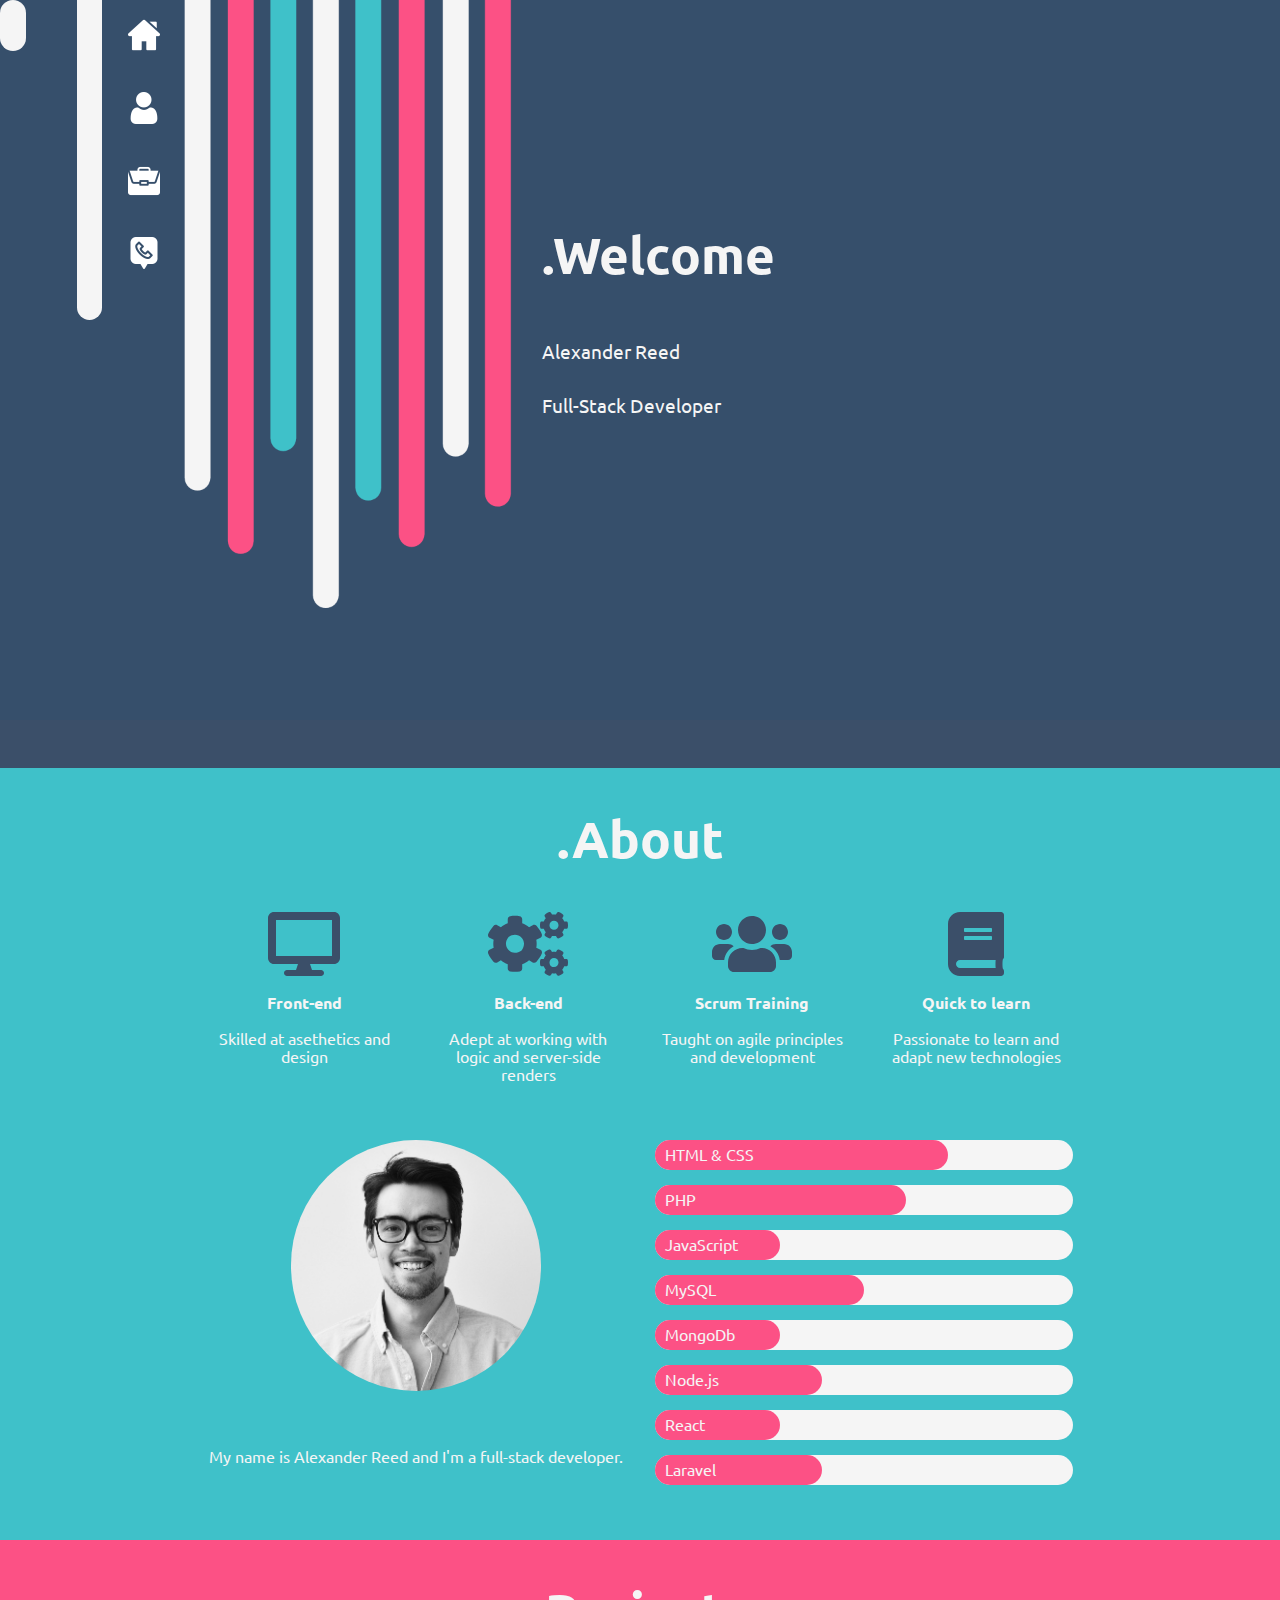
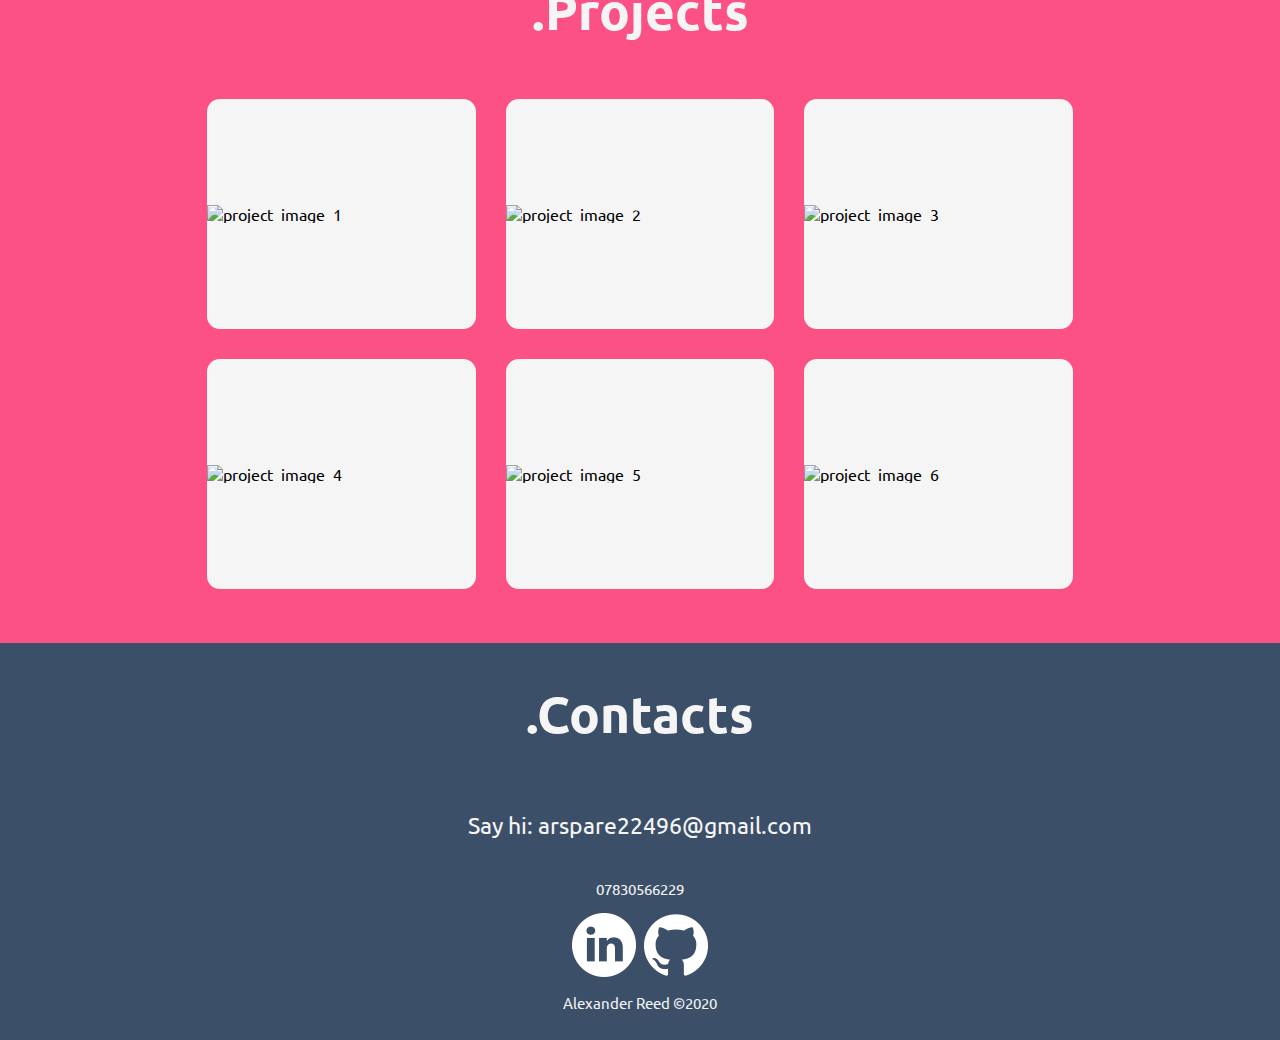
==== commit 5194c0fe: "changed case sensitives" ====
--- a/index.html
+++ b/index.html
@@ -92,7 +92,7 @@
                 <div class="main_container">
                     <div class="left_box">
                         <div class="picture">
-                            <img src="css/_DSC0015-02-01.JPEG" alt="Me">
+                            <img src="css/profile_pic.JPEG" alt="Me">
                         </div>
                         <p class="description">
                             My name is Alexander Reed and I'm a full-stack developer.
